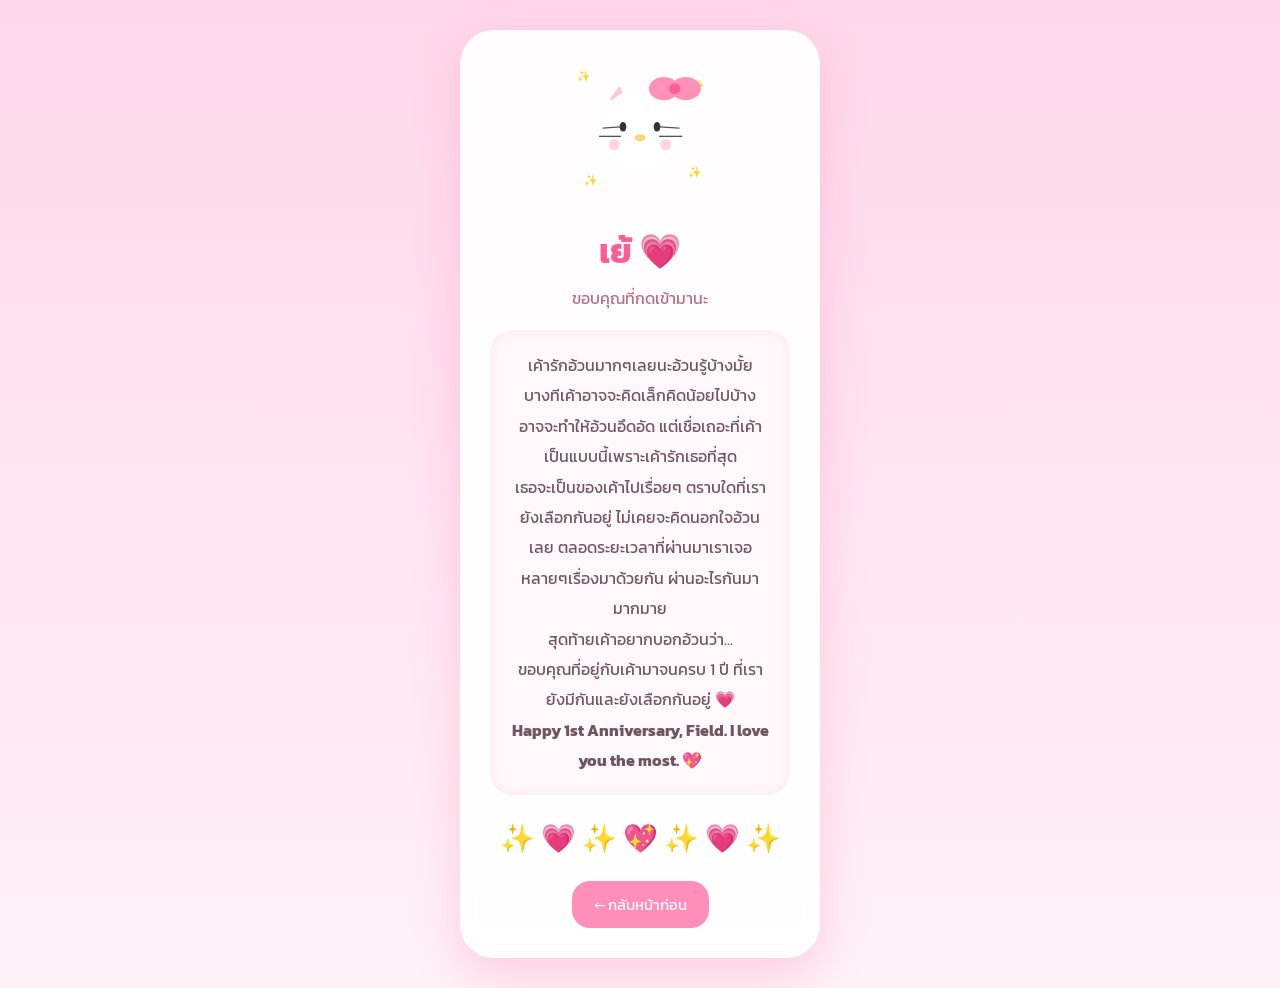
==== love.html @ 9f2b7794 "Add files via upload" ====
<!DOCTYPE html>
<html lang="th">
<head>
<meta charset="UTF-8">
<meta name="viewport" content="width=device-width, initial-scale=1.0">
<title>สำหรับคนที่เค้ารักที่สุด 💗</title>

<link rel="preconnect" href="https://fonts.googleapis.com">
<link href="https://fonts.googleapis.com/css2?family=Kanit:wght@300;400;700&display=swap" rel="stylesheet">

<link rel="stylesheet" href="love.css">
</head>

<body>

<div class="hearts"></div>
<div class="spark-bg"></div>

<div class="card">

<div class="kitty">
<svg viewBox="0 0 220 220">
  <g class="twinkle">
    <text x="18" y="30">✨</text>
    <text x="185" y="42">✨</text>
    <text x="28" y="182">✨</text>
    <text x="180" y="170">✨</text>
  </g>

  <polygon points="55,70 80,25 100,75" fill="#fff"/>
  <polygon points="165,70 140,25 120,75" fill="#fff"/>
  <polygon points="65,58 80,38 92,62" fill="#ffc5d8"/>
  <polygon points="155,58 140,38 128,62" fill="#ffc5d8"/>

  <circle cx="110" cy="105" r="62" fill="#fff"/>

  <ellipse cx="145" cy="42" rx="22" ry="17" fill="#ff91b7"/>
  <ellipse cx="177" cy="42" rx="22" ry="17" fill="#ff91b7"/>
  <circle cx="161" cy="42" r="8" fill="#ff5d96"/>

  <ellipse cx="85" cy="98" rx="5" ry="7" fill="#333"/>
  <ellipse cx="135" cy="98" rx="5" ry="7" fill="#333"/>

  <ellipse cx="110" cy="114" rx="8" ry="5" fill="#f7d77a"/>

  <circle cx="72" cy="124" r="8" fill="#ffd4e0"/>
  <circle cx="148" cy="124" r="8" fill="#ffd4e0"/>

  <line x1="55" y1="100" x2="82" y2="98" stroke="#555" stroke-width="2"/>
  <line x1="50" y1="112" x2="82" y2="112" stroke="#555" stroke-width="2"/>
  <line x1="138" y1="98" x2="168" y2="100" stroke="#555" stroke-width="2"/>
  <line x1="138" y1="112" x2="172" y2="112" stroke="#555" stroke-width="2"/>
</svg>
</div>

<h1>เย้ 💗</h1>

<p class="subtitle">ขอบคุณที่กดเข้ามานะ</p>

<div class="letter">

<p>เค้ารักอ้วนมากๆเลยนะอ้วนรู้บ้างมั้ย บางทีเค้าอาจจะคิดเล็กคิดน้อยไปบ้าง อาจจะทำให้อ้วนอึดอัด แต่เชื่อเถอะที่เค้าเป็นแบบนี้เพราะเค้ารักเธอที่สุด</p>

<p>เธอจะเป็นของเค้าไปเรื่อยๆ ตราบใดที่เรายังเลือกกันอยู่ ไม่เคยจะคิดนอกใจอ้วนเลย ตลอดระยะเวลาที่ผ่านมาเราเจอหลายๆเรื่องมาด้วยกัน ผ่านอะไรกันมามากมาย</p>

<p>สุดท้ายเค้าอยากบอกอ้วนว่า...</p>

<p>ขอบคุณที่อยู่กับเค้ามาจนครบ 1 ปี ที่เรายังมีกันและยังเลือกกันอยู่ 💗</p>

<p><b>Happy 1st Anniversary, Field. I love you the most. 💖</b></p>

</div>

<div class="sparkles">✨ 💗 ✨ 💖 ✨ 💗 ✨</div>

<button class="backBtn" onclick="history.back()">← กลับหน้าก่อน</button>

</div>

<script>
const hearts=document.querySelector(".hearts");

setInterval(()=>{
  const h=document.createElement("span");
  h.innerHTML=Math.random()>0.5?"💗":"💖";

  h.style.left=Math.random()*100+"vw";
  h.style.fontSize=(18+Math.random()*22)+"px";
  h.style.animationDuration=(3+Math.random()*3)+"s";

  hearts.appendChild(h);

  setTimeout(()=>h.remove(),6000);
},220);

// พลุประกาย
const spark=document.querySelector(".spark-bg");

setInterval(()=>{
  const s=document.createElement("div");
  s.className="firework";
  s.style.left=Math.random()*100+"vw";
  s.style.top=Math.random()*80+"vh";
  spark.appendChild(s);
  setTimeout(()=>s.remove(),1200);
},700);
</script>

</body>
</html>
---- love.css ----
*{
margin:0;
padding:0;
box-sizing:border-box;
font-family:'Kanit',sans-serif;
}

body{
min-height:100vh;
overflow-x:hidden;
overflow-y:auto;
display:flex;
justify-content:center;
align-items:center;
background:linear-gradient(180deg,#ffd7ea,#fff1f7);
padding:30px 15px;
position:relative;
}

.card{
width:360px;
max-width:100%;
background:rgba(255,255,255,.94);
padding:30px;
border-radius:34px;
text-align:center;
box-shadow:0 18px 45px rgba(255,120,170,.28);
backdrop-filter:blur(10px);
animation:pop .7s ease;
position:relative;
z-index:2;
}

.kitty svg{
width:150px;
animation:bounce 2s ease-in-out infinite;
overflow:visible;
}

.twinkle{
animation:twinkle 1.8s infinite;
}

h1{
margin-top:10px;
font-size:34px;
color:#ff5d96;
}

.subtitle{
margin:10px 0 20px;
color:#b86d88;
}

.letter{
background:#fff8fb;
padding:20px;
border-radius:22px;
line-height:1.9;
color:#6f5561;
box-shadow:inset 0 0 12px rgba(255,190,215,.3);
}

.sparkles{
margin-top:22px;
font-size:28px;
animation:twinkle 1.5s infinite;
}

.backBtn{
margin-top:22px;
padding:12px 22px;
border:none;
border-radius:18px;
background:#ff8fb8;
color:white;
font-size:15px;
cursor:pointer;
transition:.2s;
}

.backBtn:hover{
transform:scale(1.05);
}

.hearts{
position:fixed;
inset:0;
pointer-events:none;
overflow:hidden;
z-index:1;
}

.hearts span{
position:absolute;
bottom:-40px;
animation:float linear forwards;
}

.spark-bg{
position:fixed;
inset:0;
pointer-events:none;
z-index:0;
}

.firework{
position:absolute;
width:10px;
height:10px;
border-radius:50%;
background:#fff;
box-shadow:
0 -25px #ffd6e8,
18px -18px #ff8fb8,
25px 0 #ffd56b,
18px 18px #ffb3cf,
0 25px #fff,
-18px 18px #ffd6e8,
-25px 0 #ff8fb8,
-18px -18px #ffd56b;
animation:explode 1.1s ease-out forwards;
}

@keyframes explode{
0%{transform:scale(.1);opacity:1;}
100%{transform:scale(1.5);opacity:0;}
}

@keyframes float{
to{
transform:translateY(-120vh) rotate(360deg);
opacity:0;
}
}

@keyframes bounce{
0%,100%{transform:translateY(0);}
50%{transform:translateY(-12px);}
}

@keyframes pop{
from{
transform:scale(.75);
opacity:0;
}
to{
transform:scale(1);
opacity:1;
}
}

@keyframes twinkle{
0%,100%{
transform:scale(1);
opacity:1;
}
50%{
transform:scale(1.15);
opacity:.6;
}
}
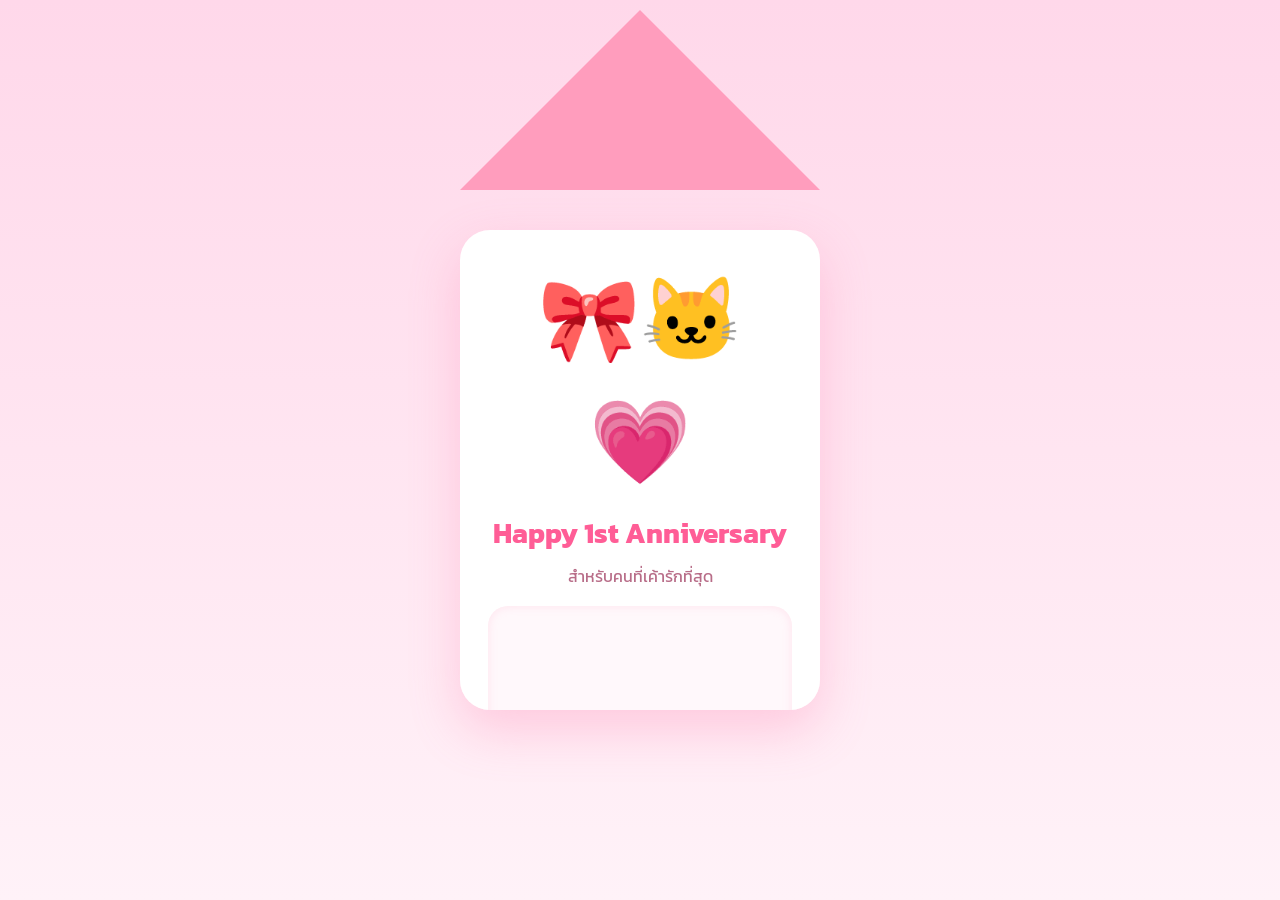
==== commit 103c25ac: "Add files via upload" ====
--- a/love.html
+++ b/love.html
@@ -3,7 +3,7 @@
 <head>
 <meta charset="UTF-8">
 <meta name="viewport" content="width=device-width, initial-scale=1.0">
-<title>สำหรับคนที่เค้ารักที่สุด 💗</title>
+<title>Happy 1st Anniversary 💗</title>
 
 <link rel="preconnect" href="https://fonts.googleapis.com">
 <link href="https://fonts.googleapis.com/css2?family=Kanit:wght@300;400;700&display=swap" rel="stylesheet">
@@ -14,95 +14,89 @@
 <body>
 
 <div class="hearts"></div>
-<div class="spark-bg"></div>
+<div class="fireworks"></div>
 
-<div class="card">
+<div class="envelope" id="envelope">
 
-<div class="kitty">
-<svg viewBox="0 0 220 220">
-  <g class="twinkle">
-    <text x="18" y="30">✨</text>
-    <text x="185" y="42">✨</text>
-    <text x="28" y="182">✨</text>
-    <text x="180" y="170">✨</text>
-  </g>
+  <div class="flap"></div>
 
-  <polygon points="55,70 80,25 100,75" fill="#fff"/>
-  <polygon points="165,70 140,25 120,75" fill="#fff"/>
-  <polygon points="65,58 80,38 92,62" fill="#ffc5d8"/>
-  <polygon points="155,58 140,38 128,62" fill="#ffc5d8"/>
+  <div class="letter">
 
-  <circle cx="110" cy="105" r="62" fill="#fff"/>
+    <div class="kitty">
+      🎀🐱💗
+    </div>
 
-  <ellipse cx="145" cy="42" rx="22" ry="17" fill="#ff91b7"/>
-  <ellipse cx="177" cy="42" rx="22" ry="17" fill="#ff91b7"/>
-  <circle cx="161" cy="42" r="8" fill="#ff5d96"/>
+    <h1>Happy 1st Anniversary</h1>
+    <p class="subtitle">สำหรับคนที่เค้ารักที่สุด</p>
 
-  <ellipse cx="85" cy="98" rx="5" ry="7" fill="#333"/>
-  <ellipse cx="135" cy="98" rx="5" ry="7" fill="#333"/>
+    <div id="typeText" class="typeText"></div>
 
-  <ellipse cx="110" cy="114" rx="8" ry="5" fill="#f7d77a"/>
+    <div class="sparkles">✨ 💖 ✨ 💗 ✨</div>
 
-  <circle cx="72" cy="124" r="8" fill="#ffd4e0"/>
-  <circle cx="148" cy="124" r="8" fill="#ffd4e0"/>
+    <button class="backBtn" onclick="history.back()">← กลับหน้าก่อน</button>
 
-  <line x1="55" y1="100" x2="82" y2="98" stroke="#555" stroke-width="2"/>
-  <line x1="50" y1="112" x2="82" y2="112" stroke="#555" stroke-width="2"/>
-  <line x1="138" y1="98" x2="168" y2="100" stroke="#555" stroke-width="2"/>
-  <line x1="138" y1="112" x2="172" y2="112" stroke="#555" stroke-width="2"/>
-</svg>
-</div>
-
-<h1>เย้ 💗</h1>
-
-<p class="subtitle">ขอบคุณที่กดเข้ามานะ</p>
-
-<div class="letter">
-
-<p>เค้ารักอ้วนมากๆเลยนะอ้วนรู้บ้างมั้ย บางทีเค้าอาจจะคิดเล็กคิดน้อยไปบ้าง อาจจะทำให้อ้วนอึดอัด แต่เชื่อเถอะที่เค้าเป็นแบบนี้เพราะเค้ารักเธอที่สุด</p>
-
-<p>เธอจะเป็นของเค้าไปเรื่อยๆ ตราบใดที่เรายังเลือกกันอยู่ ไม่เคยจะคิดนอกใจอ้วนเลย ตลอดระยะเวลาที่ผ่านมาเราเจอหลายๆเรื่องมาด้วยกัน ผ่านอะไรกันมามากมาย</p>
-
-<p>สุดท้ายเค้าอยากบอกอ้วนว่า...</p>
-
-<p>ขอบคุณที่อยู่กับเค้ามาจนครบ 1 ปี ที่เรายังมีกันและยังเลือกกันอยู่ 💗</p>
-
-<p><b>Happy 1st Anniversary, Field. I love you the most. 💖</b></p>
-
-</div>
-
-<div class="sparkles">✨ 💗 ✨ 💖 ✨ 💗 ✨</div>
-
-<button class="backBtn" onclick="history.back()">← กลับหน้าก่อน</button>
+  </div>
 
 </div>
 
 <script>
+// เปิดซอง
+setTimeout(()=>{
+document.getElementById("envelope").classList.add("open");
+},600);
+
+// พิมพ์ข้อความ
+const message=`เค้ารักอ้วนมากๆเลยนะอ้วนรู้บ้างมั้ย
+
+บางทีเค้าอาจจะคิดเล็กคิดน้อย
+จนทำให้อ้วนอึดอัด
+
+แต่ทุกอย่างที่เค้าเป็น
+เพราะเค้ารักอ้วนที่สุด
+
+เธอจะเป็นของเค้าไปเรื่อยๆ
+ตราบใดที่เรายังเลือกกันอยู่
+
+ขอบคุณที่อยู่กับเค้ามาจนครบ 1 ปี
+
+Happy 1st Anniversary, Field.
+I love you the most. 💗`;
+
+const box=document.getElementById("typeText");
+let i=0;
+
+function typing(){
+if(i<message.length){
+box.innerHTML+=message[i]=="\n"?"<br>":message[i];
+i++;
+setTimeout(typing,32);
+}
+}
+setTimeout(typing,1300);
+
+// หัวใจลอย
 const hearts=document.querySelector(".hearts");
 
 setInterval(()=>{
-  const h=document.createElement("span");
-  h.innerHTML=Math.random()>0.5?"💗":"💖";
-
-  h.style.left=Math.random()*100+"vw";
-  h.style.fontSize=(18+Math.random()*22)+"px";
-  h.style.animationDuration=(3+Math.random()*3)+"s";
-
-  hearts.appendChild(h);
-
-  setTimeout(()=>h.remove(),6000);
+const h=document.createElement("span");
+h.innerHTML=Math.random()>0.5?"💗":"💖";
+h.style.left=Math.random()*100+"vw";
+h.style.fontSize=(18+Math.random()*24)+"px";
+h.style.animationDuration=(3+Math.random()*3)+"s";
+hearts.appendChild(h);
+setTimeout(()=>h.remove(),6000);
 },220);
 
-// พลุประกาย
-const spark=document.querySelector(".spark-bg");
+// พลุ
+const fw=document.querySelector(".fireworks");
 
 setInterval(()=>{
-  const s=document.createElement("div");
-  s.className="firework";
-  s.style.left=Math.random()*100+"vw";
-  s.style.top=Math.random()*80+"vh";
-  spark.appendChild(s);
-  setTimeout(()=>s.remove(),1200);
+const f=document.createElement("div");
+f.className="boom";
+f.style.left=Math.random()*100+"vw";
+f.style.top=Math.random()*75+"vh";
+fw.appendChild(f);
+setTimeout(()=>f.remove(),1000);
 },700);
 </script>
 
--- a/love.css
+++ b/love.css
@@ -6,125 +6,148 @@
 }
 
 body{
+background:linear-gradient(180deg,#ffd8ea,#fff2f8);
 min-height:100vh;
-overflow-x:hidden;
-overflow-y:auto;
 display:flex;
 justify-content:center;
 align-items:center;
-background:linear-gradient(180deg,#ffd7ea,#fff1f7);
-padding:30px 15px;
+padding:20px;
+overflow:hidden;
 position:relative;
 }
 
-.card{
-width:360px;
-max-width:100%;
-background:rgba(255,255,255,.94);
-padding:30px;
-border-radius:34px;
-text-align:center;
-box-shadow:0 18px 45px rgba(255,120,170,.28);
-backdrop-filter:blur(10px);
-animation:pop .7s ease;
-position:relative;
-z-index:2;
+/* หัวใจลอย */
+
+.hearts,.fireworks{
+position:fixed;
+inset:0;
+pointer-events:none;
 }
 
-.kitty svg{
-width:150px;
-animation:bounce 2s ease-in-out infinite;
-overflow:visible;
+.hearts span{
+position:absolute;
+bottom:-30px;
+animation:float linear forwards;
 }
 
-.twinkle{
-animation:twinkle 1.8s infinite;
+/* ซองจดหมาย */
+
+.envelope{
+position:relative;
+width:360px;
+height:520px;
+}
+
+.flap{
+position:absolute;
+width:100%;
+height:180px;
+background:#ff9dbd;
+clip-path:polygon(0 0,100% 0,50% 100%);
+transform-origin:top;
+transition:1s;
+z-index:5;
+}
+
+.letter{
+position:absolute;
+bottom:0;
+width:100%;
+height:480px;
+background:white;
+border-radius:30px;
+padding:28px;
+box-shadow:0 20px 50px rgba(255,120,170,.3);
+transform:translateY(120px);
+transition:1s;
+text-align:center;
+overflow-y:auto;
+}
+
+.open .flap{
+transform:rotateX(180deg);
+}
+
+.open .letter{
+transform:translateY(0);
+}
+
+.kitty{
+font-size:82px;
+animation:bounce 2s infinite;
 }
 
 h1{
+font-size:28px;
 margin-top:10px;
-font-size:34px;
 color:#ff5d96;
 }
 
 .subtitle{
-margin:10px 0 20px;
 color:#b86d88;
+margin:10px 0 18px;
 }
 
-.letter{
+.typeText{
 background:#fff8fb;
-padding:20px;
-border-radius:22px;
+border-radius:20px;
+padding:18px;
 line-height:1.9;
 color:#6f5561;
-box-shadow:inset 0 0 12px rgba(255,190,215,.3);
+text-align:left;
+min-height:210px;
+box-shadow:inset 0 0 10px rgba(255,180,205,.3);
 }
 
 .sparkles{
-margin-top:22px;
-font-size:28px;
+font-size:24px;
+margin-top:18px;
 animation:twinkle 1.5s infinite;
 }
 
 .backBtn{
-margin-top:22px;
-padding:12px 22px;
+margin-top:18px;
+width:100%;
+padding:14px;
 border:none;
 border-radius:18px;
-background:#ff8fb8;
+background:linear-gradient(135deg,#ff7ea2,#ff6b88);
 color:white;
-font-size:15px;
+font-size:16px;
 cursor:pointer;
+box-shadow:0 10px 25px rgba(255,110,150,.35);
 transition:.2s;
 }
 
 .backBtn:hover{
-transform:scale(1.05);
+transform:scale(1.03);
 }
 
-.hearts{
-position:fixed;
-inset:0;
-pointer-events:none;
-overflow:hidden;
-z-index:1;
-}
+/* พลุ */
 
-.hearts span{
-position:absolute;
-bottom:-40px;
-animation:float linear forwards;
-}
-
-.spark-bg{
-position:fixed;
-inset:0;
-pointer-events:none;
-z-index:0;
-}
-
-.firework{
+.boom{
 position:absolute;
 width:10px;
 height:10px;
 border-radius:50%;
-background:#fff;
+background:white;
 box-shadow:
-0 -25px #ffd6e8,
-18px -18px #ff8fb8,
-25px 0 #ffd56b,
-18px 18px #ffb3cf,
-0 25px #fff,
--18px 18px #ffd6e8,
--25px 0 #ff8fb8,
--18px -18px #ffd56b;
-animation:explode 1.1s ease-out forwards;
+0 -22px #ff94bc,
+16px -16px #ffd76b,
+22px 0 white,
+16px 16px #ffb4cf,
+0 22px #ff94bc,
+-16px 16px #ffd76b,
+-22px 0 white,
+-16px -16px #ffb4cf;
+animation:explode 1s forwards;
 }
 
+/* Animation */
+
 @keyframes explode{
-0%{transform:scale(.1);opacity:1;}
-100%{transform:scale(1.5);opacity:0;}
+0%{transform:scale(.2);opacity:1;}
+100%{transform:scale(1.6);opacity:0;}
 }
 
 @keyframes float{
@@ -139,24 +162,28 @@
 50%{transform:translateY(-12px);}
 }
 
-@keyframes pop{
-from{
-transform:scale(.75);
-opacity:0;
-}
-to{
-transform:scale(1);
-opacity:1;
-}
+@keyframes twinkle{
+0%,100%{transform:scale(1);}
+50%{transform:scale(1.2);}
 }
 
-@keyframes twinkle{
-0%,100%{
-transform:scale(1);
-opacity:1;
+@media(max-width:420px){
+
+.envelope{
+width:320px;
+height:500px;
 }
-50%{
-transform:scale(1.15);
-opacity:.6;
+
+.letter{
+height:460px;
+padding:24px;
+}
+
+.kitty{
+font-size:72px;
+}
+
+h1{
+font-size:24px;
 }
 }
